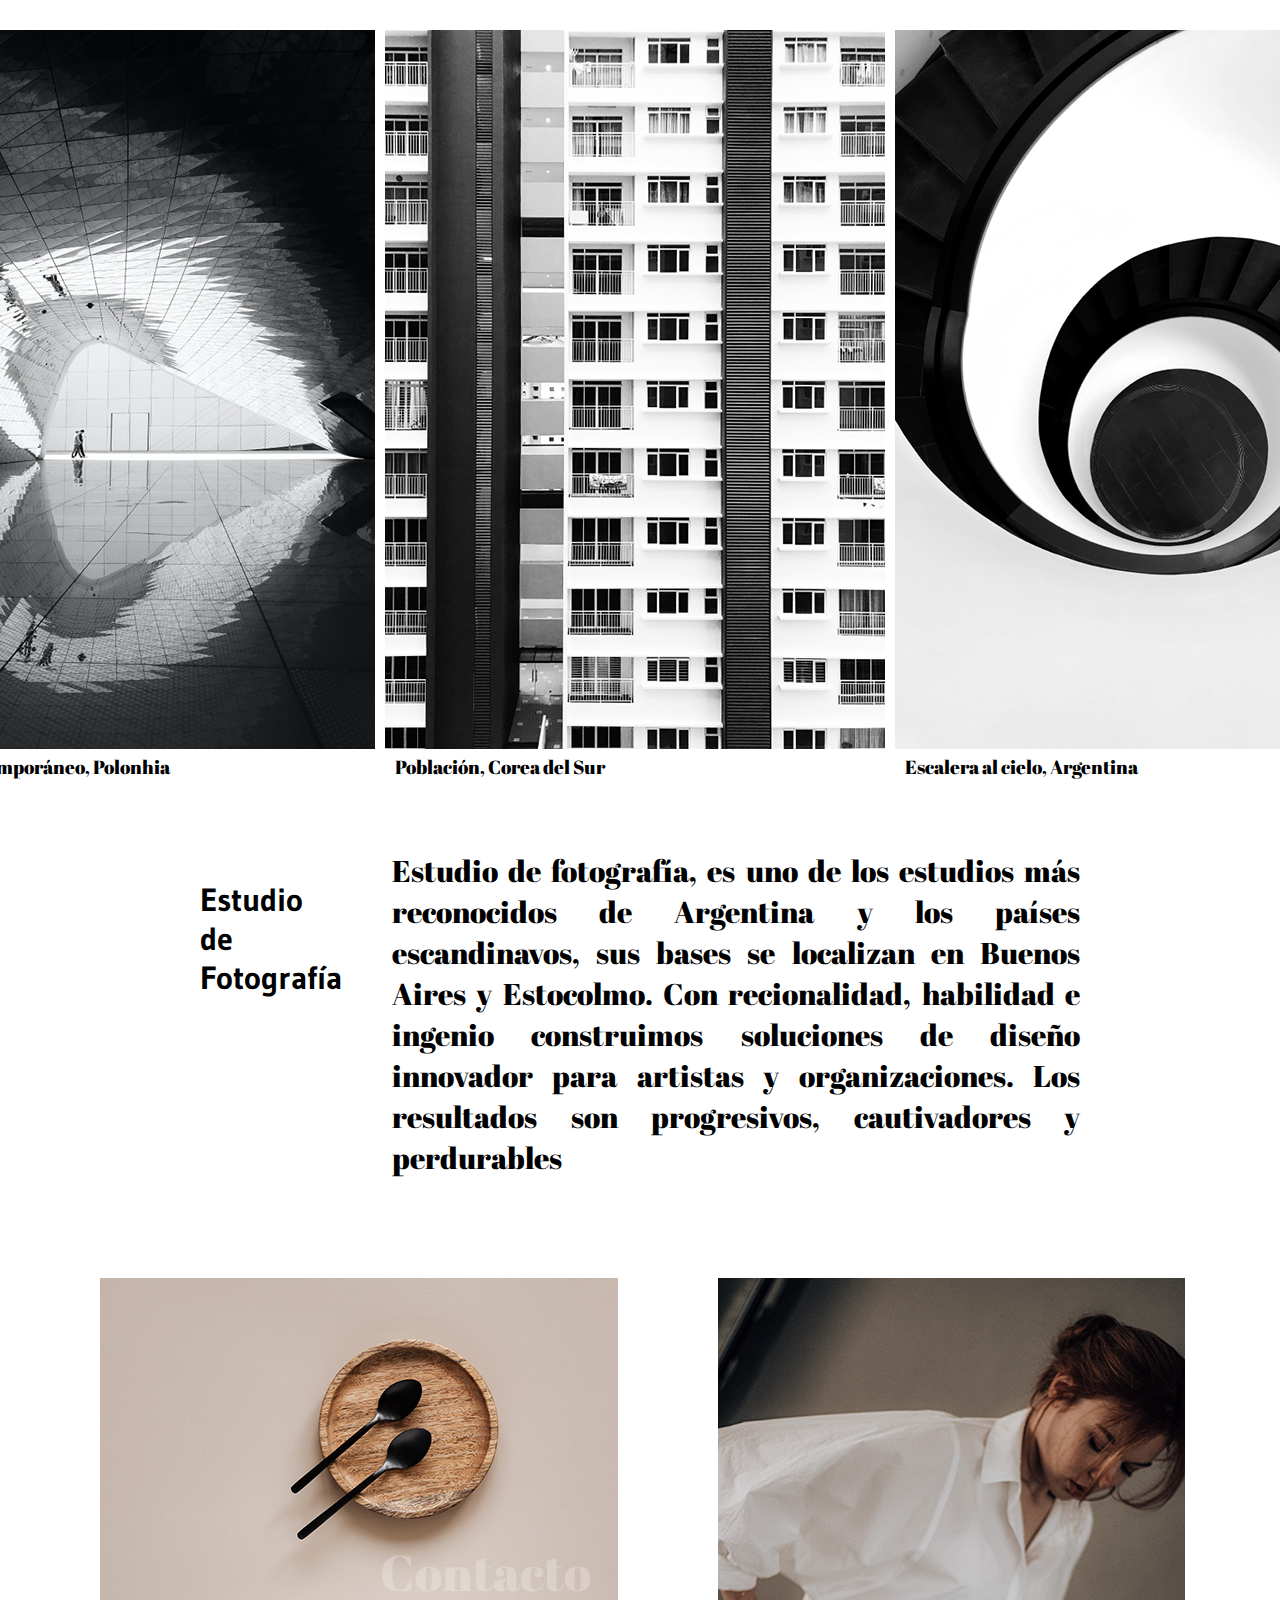
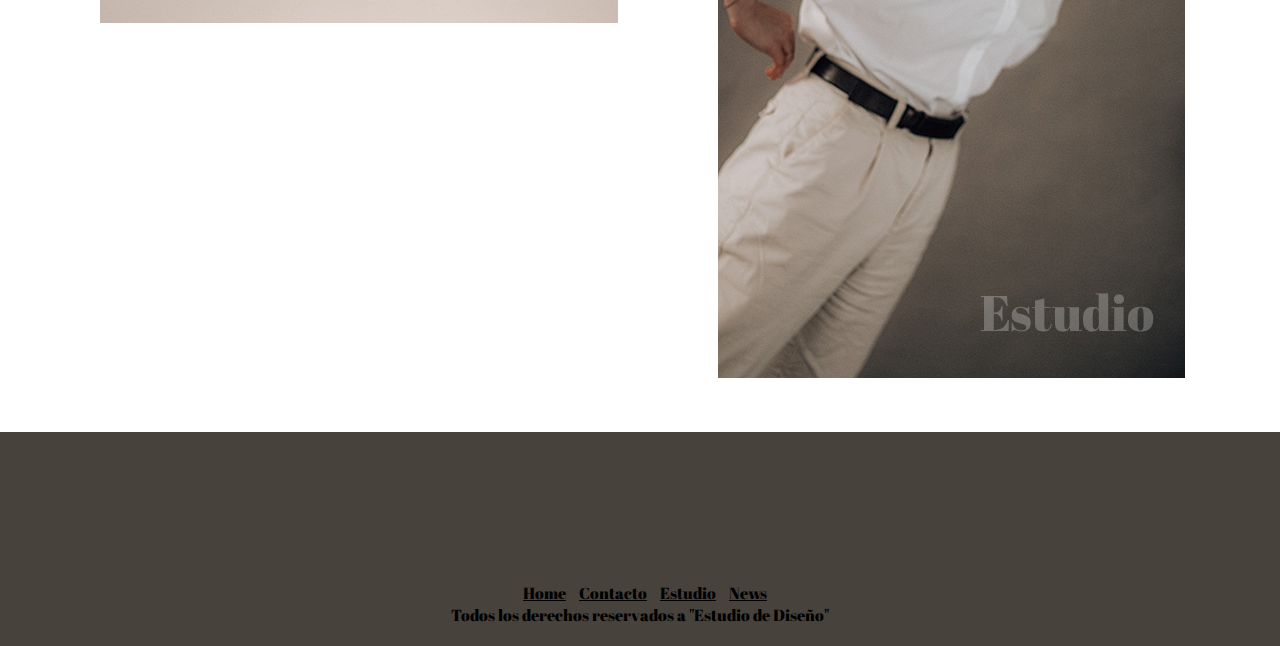
==== index.html @ 30cf7a42 "página lista sin responsive" ====
<!DOCTYPE html>
<html lang="es">
<head>
    <meta charset="UTF-8">
    <meta http-equiv="X-UA-Compatible" content="IE=edge">
    <meta name="viewport" content="width=device-width, initial-scale=1.0">
    <link rel="stylesheet" href="./css/home.css">
    <link rel="preconnect" href="https://fonts.googleapis.com">
    <link rel="preconnect" href="https://fonts.gstatic.com" crossorigin>
    <link href="https://fonts.googleapis.com/css2?family=Abril+Fatface&display=swap" rel="stylesheet">
    <link rel="preconnect" href="https://fonts.googleapis.com">
    <link rel="preconnect" href="https://fonts.gstatic.com" crossorigin>
    <link href="https://fonts.googleapis.com/css2?family=Gudea&display=swap" rel="stylesheet">   
    <title>Estudio de Fotografía</title>
</head>
<body>
    <header>
        <div>
            <img class="imgh" src="./img/foto-izquierda.png" alt="foto minimalista">
            <br>
            <p>Museo Contemporáneo, Polonhia</p>
        </div>
        <div>
            <img class="imgh" src="./img/foto-del-medio.png" alt="foto minimalista">
            <br>
            <p>Población, Corea del Sur</p>
        </div>
        <div>
            <img class="imgh" src="./img/foto-derecha.png" alt="foto minimalista">
            <br>
            <p>Escalera al cielo, Argentina</p>
        </div>
    </header>
    <section class="titulo">
        <div>
            <h1>Estudio de Fotografía</h1>
        </div>
        <div>
            <p>Estudio de fotografía, es uno de los estudios más reconocidos de Argentina y los países escandinavos, sus bases se localizan en Buenos Aires y Estocolmo. Con recionalidad, habilidad e ingenio construimos soluciones de diseño innovador para artistas y organizaciones. Los resultados son progresivos, cautivadores y perdurables</p>
        </div>
    </section>
    <section class="menu">
        <a href="./contacto.html"><img src="./img/contacto.jpg" alt="foto de contacto"></a>
        <div class="texto-encima">Contacto</div>
        <div class="estudio">
            <a class="imgEstudio" href="./estudio.html"><img src="./img/estudio.jpg" alt="foto del estudio"></a>
            <div class="texto-encima-estudio">Estudio</div>
        </div>
        <div class="News">
            <a href="./news.html"><img src="./img/News.jpg" alt="foto link de noticias"></a>
            <div class="texto-encima-news">News</div>
        </div>
    </section>
    <section class="footer">
        <a href="./index.html">Home</a>
        <a href="./contacto.html">Contacto</a>
        <a href="./estudio.html">Estudio</a>
        <a href="./news.html">News</a>
        <p>Todos los derechos reservados a "Estudio de Diseño"</p>
    </section>
</body>
</html>
---- css/home.css ----
* {
  padding: 0;
  margin: 0;
  -webkit-box-sizing: border-box;
          box-sizing: border-box;
}

header {
  display: -webkit-box;
  display: -ms-flexbox;
  display: flex;
  -webkit-box-orient: horizontal;
  -webkit-box-direction: normal;
      -ms-flex-direction: row;
          flex-direction: row;
  -webkit-box-pack: center;
      -ms-flex-pack: center;
          justify-content: center;
  margin-top: 30px;
  font-family: 'Abril Fatface', cursive;
}

header .imgh {
  padding-right: 10px;
}

header p {
  margin-left: 10px;
  font-size: 1.2rem;
}

.titulo {
  display: -webkit-inline-box;
  display: -ms-inline-flexbox;
  display: inline-flex;
}

.titulo h1 {
  font-family: 'Gudea', sans-serif;
  margin-left: 200px;
  margin-top: 100px;
}

.titulo p {
  font-family: 'Abril Fatface', cursive;
  margin-top: 70px;
  margin-left: 50px;
  margin-right: 200px;
  margin-bottom: 100px;
  font-size: 30px;
  text-align: justify;
}

.menu {
  position: relative;
  display: -webkit-inline-box;
  display: -ms-inline-flexbox;
  display: inline-flex;
  text-align: center;
}

.menu .texto-encima {
  position: absolute;
  top: 260px;
  left: 380px;
  font-family: 'Abril Fatface', cursive;
  font-size: 50px;
  color: white;
  opacity: 25%;
  -webkit-transition: ease 0.5s all;
  transition: ease 0.5s all;
}

.menu .texto-encima:hover {
  opacity: 100%;
}

.menu a {
  margin-left: 100px;
  margin-bottom: 100px;
}

.menu .texto-encima-estudio {
  position: absolute;
  top: 600px;
  left: 980px;
  font-family: 'Abril Fatface', cursive;
  font-size: 50px;
  color: white;
  opacity: 25%;
  -webkit-transition: ease 0.5s all;
  transition: ease 0.5s all;
}

.menu .texto-encima-estudio:hover {
  opacity: 100%;
}

.menu .texto-encima-news {
  position: absolute;
  top: 600px;
  left: 1600px;
  font-family: 'Abril Fatface', cursive;
  font-size: 50px;
  color: white;
  opacity: 25%;
  -webkit-transition: ease 0.5s all;
  transition: ease 0.5s all;
}

.menu .texto-encima-news:hover {
  opacity: 100%;
}

.footer {
  background-color: #47423c;
  font-family: 'Abril Fatface', cursive;
  margin-top: 50px;
  padding-top: 150px;
  padding-bottom: 20px;
  text-align: center;
}

.footer a {
  color: black;
  margin-left: 10px;
  text-align: center;
}

.contactoHeader .imgContacto {
  min-width: 100%;
  height: 600px;
}

.menuContacto {
  display: -webkit-box;
  display: -ms-flexbox;
  display: flex;
  margin: 25px;
  font-family: 'Abril Fatface', cursive;
  font-size: 18px;
}

.menuContacto .adress {
  margin-right: 150px;
  line-height: 30px;
}

.menuContacto .socialMedia {
  margin-right: 150px;
  margin-left: 100px;
  line-height: 30px;
  padding-left: 100px;
}

.menuContacto .socialMedia a {
  color: black;
  -webkit-transition: 0.3s ease all;
  transition: 0.3s ease all;
}

.menuContacto .socialMedia a:hover {
  font-size: 17px;
}

.menuContacto .trabajarConUds {
  margin-left: 200px;
  padding-left: 100px;
}

.menuContacto .infoTrabajarConUds {
  font-family: Arial, Helvetica, sans-serif;
  margin-right: 50px;
  padding-left: 100px;
}

.theTeam {
  display: -webkit-box;
  display: -ms-flexbox;
  display: flex;
  -webkit-box-orient: horizontal;
  -webkit-box-direction: normal;
      -ms-flex-direction: row;
          flex-direction: row;
  -webkit-box-pack: center;
      -ms-flex-pack: center;
          justify-content: center;
}

.theTeam img {
  margin-right: 15px;
  margin-left: 15px;
  margin-top: 20px;
}

.theTeam p {
  margin-left: 15px;
  font-family: 'Abril Fatface', cursive;
}

.jobs {
  font-family: 'Abril Fatface', cursive;
  margin-top: 100px;
  margin-left: 150px;
}

.jobs p {
  margin-top: 15px;
  font-family: Arial, Helvetica, sans-serif;
}

.jobs .mail {
  -webkit-text-decoration-line: underline;
          text-decoration-line: underline;
  -webkit-transition: all ease 0.3s;
  transition: all ease 0.3s;
  font-size: 18px;
}

.jobs .mail:hover {
  font-size: 17px;
}

.newsHeader .imgNews {
  min-width: 100%;
  height: 600px;
  -o-object-fit: cover;
     object-fit: cover;
}

.newsTitle {
  font-family: 'Abril Fatface', cursive;
  margin-top: 100px;
  margin-left: 150px;
  margin-right: 150px;
}

.newsTitle p {
  margin-top: 15px;
  font-family: Arial, Helvetica, sans-serif;
  line-height: 25px;
  margin-bottom: 40px;
}

.articles {
  display: -webkit-box;
  display: -ms-flexbox;
  display: flex;
  -webkit-box-orient: horizontal;
  -webkit-box-direction: normal;
      -ms-flex-direction: row;
          flex-direction: row;
  margin: 30px 15px 30px 15px;
}

.articles img {
  margin: 30px 15px 30px 15px;
}

.articles .fecha {
  font-family: 'Abril Fatface', cursive;
}

.articles p {
  margin-left: 20px;
  margin-right: 35px;
}

.articles a {
  margin-left: 20px;
  font-family: 'Abril Fatface', cursive;
  color: black;
  font-size: 18px;
  -webkit-transition: ease all 0.3s;
  transition: ease all 0.3s;
}

.articles a:hover {
  font-size: 17px;
}
/*# sourceMappingURL=home.css.map */
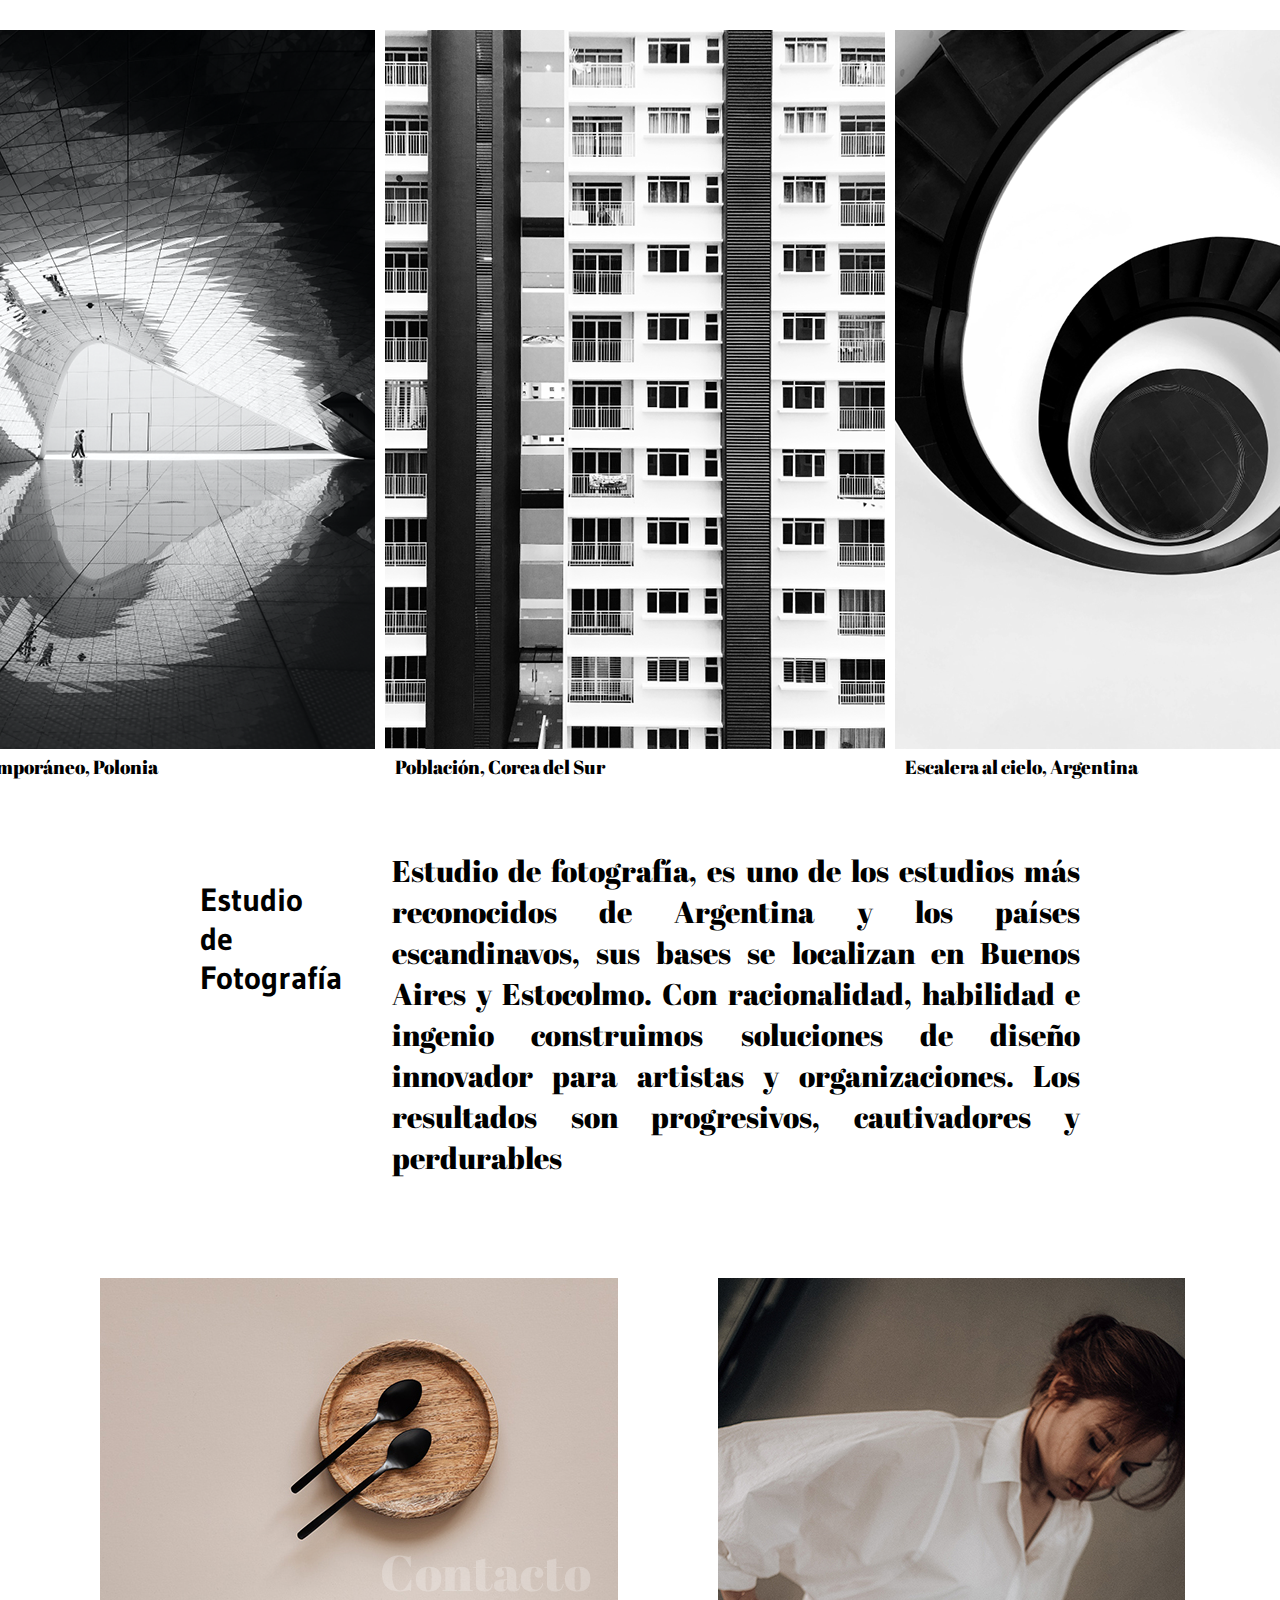
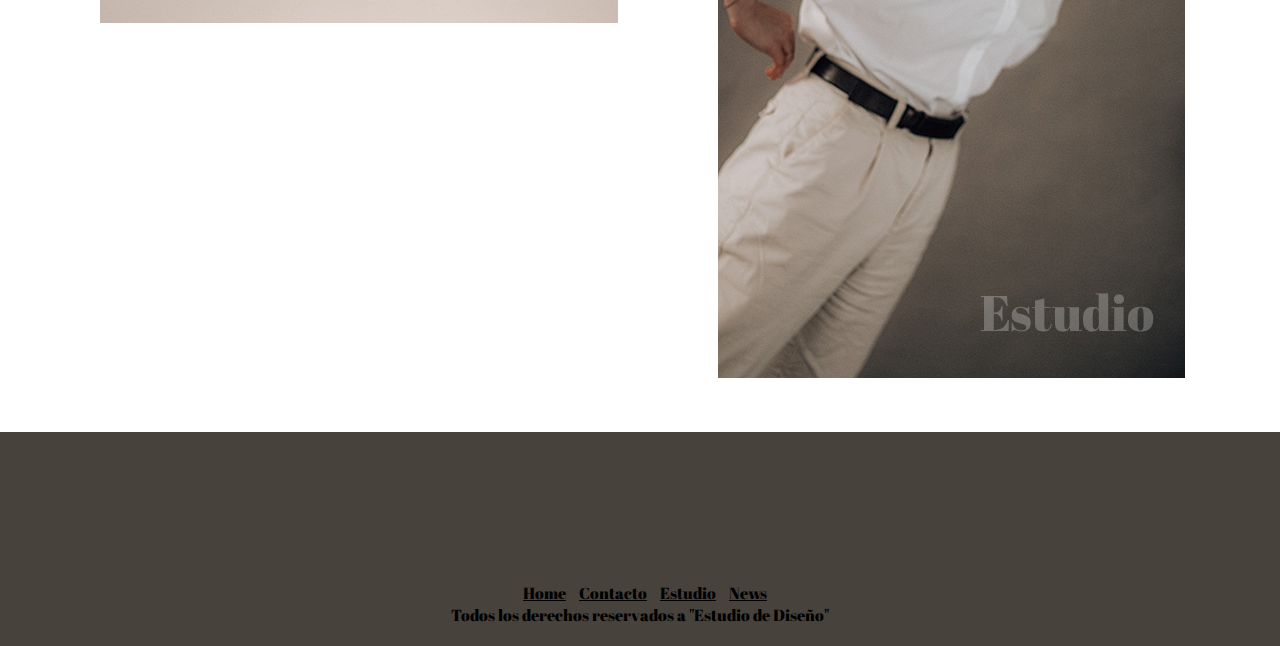
==== commit b280c076: "aplicado imports" ====
--- a/index.html
+++ b/index.html
@@ -18,7 +18,7 @@
         <div>
             <img class="imgh" src="./img/foto-izquierda.png" alt="foto minimalista">
             <br>
-            <p>Museo Contemporáneo, Polonhia</p>
+            <p>Museo Contemporáneo, Polonia</p>
         </div>
         <div>
             <img class="imgh" src="./img/foto-del-medio.png" alt="foto minimalista">
@@ -36,7 +36,7 @@
             <h1>Estudio de Fotografía</h1>
         </div>
         <div>
-            <p>Estudio de fotografía, es uno de los estudios más reconocidos de Argentina y los países escandinavos, sus bases se localizan en Buenos Aires y Estocolmo. Con recionalidad, habilidad e ingenio construimos soluciones de diseño innovador para artistas y organizaciones. Los resultados son progresivos, cautivadores y perdurables</p>
+            <p>Estudio de fotografía, es uno de los estudios más reconocidos de Argentina y los países escandinavos, sus bases se localizan en Buenos Aires y Estocolmo. Con racionalidad, habilidad e ingenio construimos soluciones de diseño innovador para artistas y organizaciones. Los resultados son progresivos, cautivadores y perdurables</p>
         </div>
     </section>
     <section class="menu">
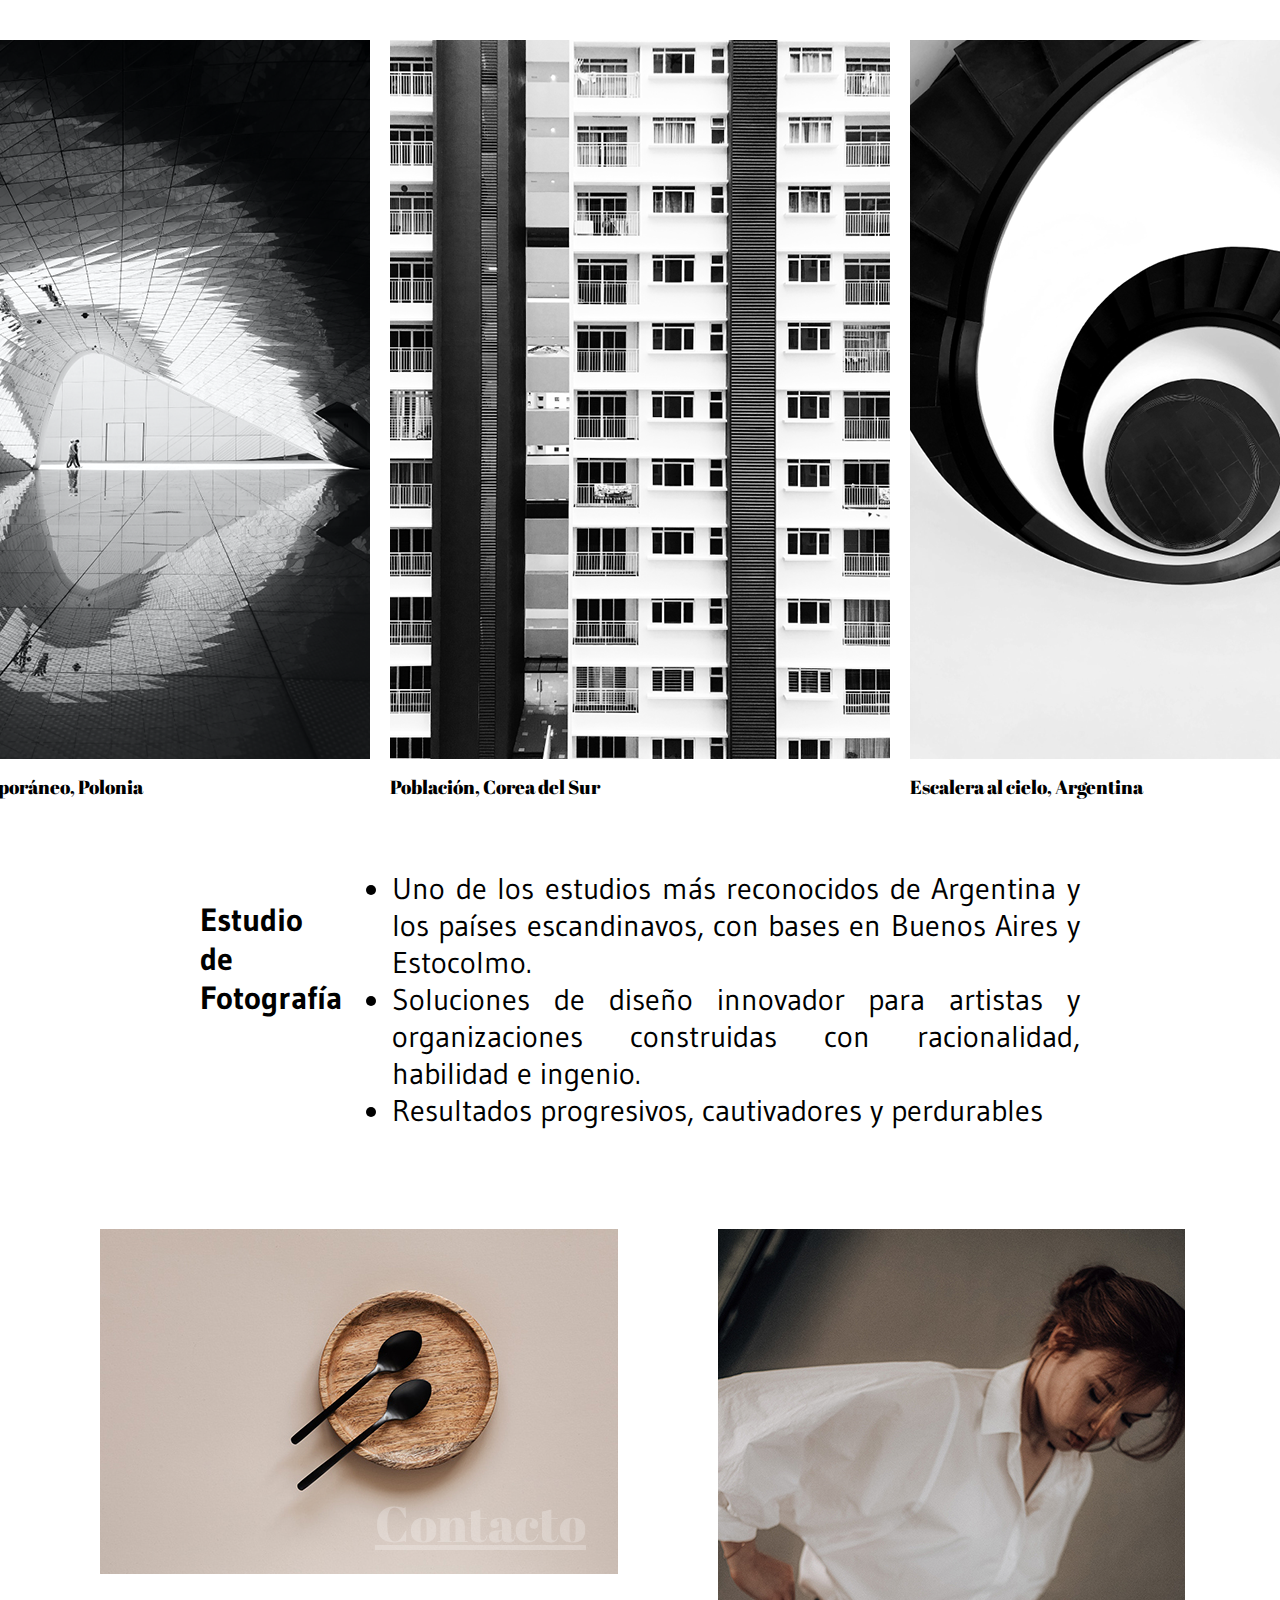
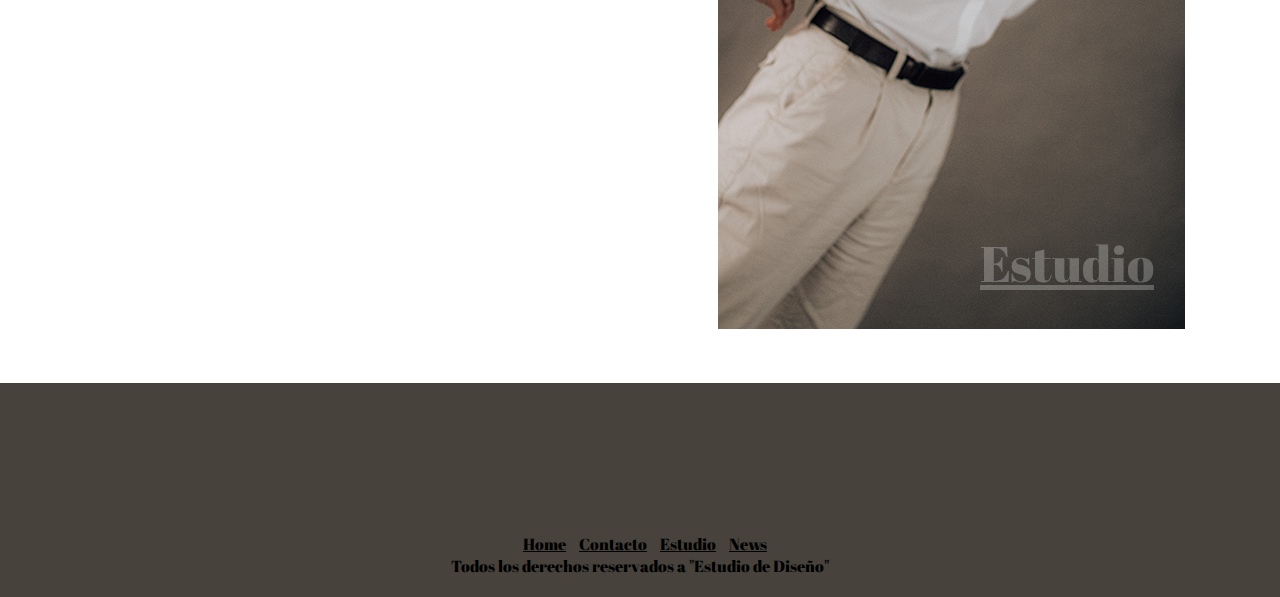
==== commit 914652c3: "correción de redacción" ====
--- a/index.html
+++ b/index.html
@@ -4,13 +4,13 @@
     <meta charset="UTF-8">
     <meta http-equiv="X-UA-Compatible" content="IE=edge">
     <meta name="viewport" content="width=device-width, initial-scale=1.0">
-    <link rel="stylesheet" href="./css/home.css">
     <link rel="preconnect" href="https://fonts.googleapis.com">
     <link rel="preconnect" href="https://fonts.gstatic.com" crossorigin>
     <link href="https://fonts.googleapis.com/css2?family=Abril+Fatface&display=swap" rel="stylesheet">
     <link rel="preconnect" href="https://fonts.googleapis.com">
     <link rel="preconnect" href="https://fonts.gstatic.com" crossorigin>
-    <link href="https://fonts.googleapis.com/css2?family=Gudea&display=swap" rel="stylesheet">   
+    <link href="https://fonts.googleapis.com/css2?family=Gudea&display=swap" rel="stylesheet">
+    <link rel="stylesheet" href="./css/estilo.css">
     <title>Estudio de Fotografía</title>
 </head>
 <body>
@@ -36,19 +36,29 @@
             <h1>Estudio de Fotografía</h1>
         </div>
         <div>
-            <p>Estudio de fotografía, es uno de los estudios más reconocidos de Argentina y los países escandinavos, sus bases se localizan en Buenos Aires y Estocolmo. Con racionalidad, habilidad e ingenio construimos soluciones de diseño innovador para artistas y organizaciones. Los resultados son progresivos, cautivadores y perdurables</p>
+            <ul>
+                <li>Uno de los estudios más reconocidos de Argentina y los países escandinavos, con bases en Buenos Aires y Estocolmo.</li>
+                <li>Soluciones de diseño innovador para artistas y organizaciones construidas con racionalidad, habilidad e ingenio.</li>
+                <li>Resultados progresivos, cautivadores y perdurables</li>
+            </ul>
         </div>
     </section>
     <section class="menu">
         <a href="./contacto.html"><img src="./img/contacto.jpg" alt="foto de contacto"></a>
-        <div class="texto-encima">Contacto</div>
+        <div class="texto-encima">
+            <a class="texto-encima-contacto" href="contacto.html">Contacto</a>
+        </div>
         <div class="estudio">
             <a class="imgEstudio" href="./estudio.html"><img src="./img/estudio.jpg" alt="foto del estudio"></a>
-            <div class="texto-encima-estudio">Estudio</div>
+            <div class="texto-encima-estudio">
+                <a class="texto-encima-estudio-link" href="estudio.html">Estudio</a>
+            </div>
         </div>
         <div class="News">
             <a href="./news.html"><img src="./img/News.jpg" alt="foto link de noticias"></a>
-            <div class="texto-encima-news">News</div>
+            <div class="texto-encima-news">
+                <a class="texto-encima-news-link" href="news.html">News</a>
+            </div>
         </div>
     </section>
     <section class="footer">
--- a/css/estilo.css
+++ b/css/estilo.css
@@ -0,0 +1,283 @@
+* {
+  padding: 0;
+  margin: 0;
+  -webkit-box-sizing: border-box;
+          box-sizing: border-box;
+}
+
+header {
+  display: -webkit-box;
+  display: -ms-flexbox;
+  display: flex;
+  -webkit-box-orient: horizontal;
+  -webkit-box-direction: normal;
+      -ms-flex-direction: row;
+          flex-direction: row;
+  -webkit-box-pack: center;
+      -ms-flex-pack: center;
+          justify-content: center;
+  margin-top: 30px;
+  font-family: 'Abril Fatface', cursive;
+}
+
+header .imgh {
+  padding: 10px;
+}
+
+header p {
+  margin-left: 10px;
+  font-size: 1.2rem;
+}
+
+.titulo {
+  display: -webkit-inline-box;
+  display: -ms-inline-flexbox;
+  display: inline-flex;
+}
+
+.titulo h1 {
+  font-family: 'Gudea', sans-serif;
+  margin-left: 200px;
+  margin-top: 100px;
+}
+
+.titulo ul {
+  font-family: 'Gudea', sans-serif;
+  margin-top: 70px;
+  margin-left: 50px;
+  margin-right: 200px;
+  margin-bottom: 100px;
+  font-size: 30px;
+  text-align: justify;
+}
+
+.menu {
+  position: relative;
+  display: -webkit-inline-box;
+  display: -ms-inline-flexbox;
+  display: inline-flex;
+  text-align: center;
+}
+
+.menu .texto-encima-contacto {
+  position: absolute;
+  top: 260px;
+  left: 275px;
+  font-family: 'Abril Fatface', cursive;
+  font-size: 50px;
+  color: white;
+  opacity: 25%;
+  -webkit-transition: ease 0.5s all;
+  transition: ease 0.5s all;
+}
+
+.menu .texto-encima-contacto:hover {
+  opacity: 100%;
+}
+
+.menu a {
+  margin-left: 100px;
+  margin-bottom: 100px;
+}
+
+.menu .texto-encima-estudio-link {
+  position: absolute;
+  top: 600px;
+  left: 880px;
+  font-family: 'Abril Fatface', cursive;
+  font-size: 50px;
+  color: white;
+  opacity: 25%;
+  -webkit-transition: ease 0.5s all;
+  transition: ease 0.5s all;
+}
+
+.menu .texto-encima-estudio-link:hover {
+  opacity: 100%;
+}
+
+.menu .texto-encima-news-link {
+  position: absolute;
+  top: 600px;
+  left: 1500px;
+  font-family: 'Abril Fatface', cursive;
+  font-size: 50px;
+  color: white;
+  opacity: 25%;
+  -webkit-transition: ease 0.5s all;
+  transition: ease 0.5s all;
+}
+
+.menu .texto-encima-news-link:hover {
+  opacity: 100%;
+}
+
+.footer {
+  width: 100%;
+  height: 20%;
+  background-color: #47423c;
+  font-family: 'Abril Fatface', cursive;
+  margin-top: 50px;
+  padding-top: 150px;
+  padding-bottom: 20px;
+  text-align: center;
+}
+
+.footer a {
+  color: black;
+  margin-left: 10px;
+  text-align: center;
+}
+
+.contactoHeader .imgContacto {
+  min-width: 100%;
+  height: 600px;
+}
+
+.menuContacto {
+  display: -webkit-box;
+  display: -ms-flexbox;
+  display: flex;
+  margin: 25px;
+  font-family: 'Abril Fatface', cursive;
+  font-size: 18px;
+}
+
+.menuContacto .adress {
+  margin-right: 150px;
+  line-height: 30px;
+}
+
+.menuContacto .socialMedia {
+  margin-right: 150px;
+  margin-left: 100px;
+  line-height: 30px;
+  padding-left: 100px;
+}
+
+.menuContacto .socialMedia a {
+  color: black;
+  -webkit-transition: 0.3s ease all;
+  transition: 0.3s ease all;
+}
+
+.menuContacto .socialMedia a:hover {
+  font-size: 17px;
+}
+
+.menuContacto .trabajarConUds {
+  margin-left: 200px;
+  padding-left: 100px;
+}
+
+.menuContacto .infoTrabajarConUds {
+  font-family: Arial, Helvetica, sans-serif;
+  margin-right: 50px;
+  padding-left: 100px;
+}
+
+.theTeam {
+  display: -webkit-box;
+  display: -ms-flexbox;
+  display: flex;
+  -webkit-box-orient: horizontal;
+  -webkit-box-direction: normal;
+      -ms-flex-direction: row;
+          flex-direction: row;
+  -webkit-box-pack: center;
+      -ms-flex-pack: center;
+          justify-content: center;
+}
+
+.theTeam img {
+  margin-right: 15px;
+  margin-left: 15px;
+  margin-top: 20px;
+}
+
+.theTeam p {
+  margin-left: 15px;
+  font-family: 'Abril Fatface', cursive;
+}
+
+.jobs {
+  font-family: 'Abril Fatface', cursive;
+  margin-top: 100px;
+  margin-left: 150px;
+}
+
+.jobs p {
+  margin-top: 15px;
+  font-family: Arial, Helvetica, sans-serif;
+}
+
+.jobs .mail {
+  -webkit-text-decoration-line: underline;
+          text-decoration-line: underline;
+  -webkit-transition: all ease 0.3s;
+  transition: all ease 0.3s;
+  font-size: 18px;
+}
+
+.jobs .mail:hover {
+  font-size: 17px;
+}
+
+.newsHeader .imgNews {
+  min-width: 100%;
+  height: 600px;
+  -o-object-fit: cover;
+     object-fit: cover;
+}
+
+.newsTitle {
+  font-family: 'Abril Fatface', cursive;
+  margin-top: 100px;
+  margin-left: 150px;
+  margin-right: 150px;
+}
+
+.newsTitle p {
+  margin-top: 15px;
+  font-family: Arial, Helvetica, sans-serif;
+  line-height: 25px;
+  margin-bottom: 40px;
+}
+
+.articles {
+  display: -webkit-box;
+  display: -ms-flexbox;
+  display: flex;
+  -webkit-box-orient: horizontal;
+  -webkit-box-direction: normal;
+      -ms-flex-direction: row;
+          flex-direction: row;
+  margin: 30px 15px 30px 15px;
+}
+
+.articles img {
+  margin: 30px 15px 30px 15px;
+}
+
+.articles .fecha {
+  font-family: 'Abril Fatface', cursive;
+}
+
+.articles p {
+  margin-left: 20px;
+  margin-right: 35px;
+}
+
+.articles a {
+  margin-left: 20px;
+  font-family: 'Abril Fatface', cursive;
+  color: black;
+  font-size: 18px;
+  -webkit-transition: ease all 0.3s;
+  transition: ease all 0.3s;
+}
+
+.articles a:hover {
+  font-size: 17px;
+}
+/*# sourceMappingURL=estilo.css.map */